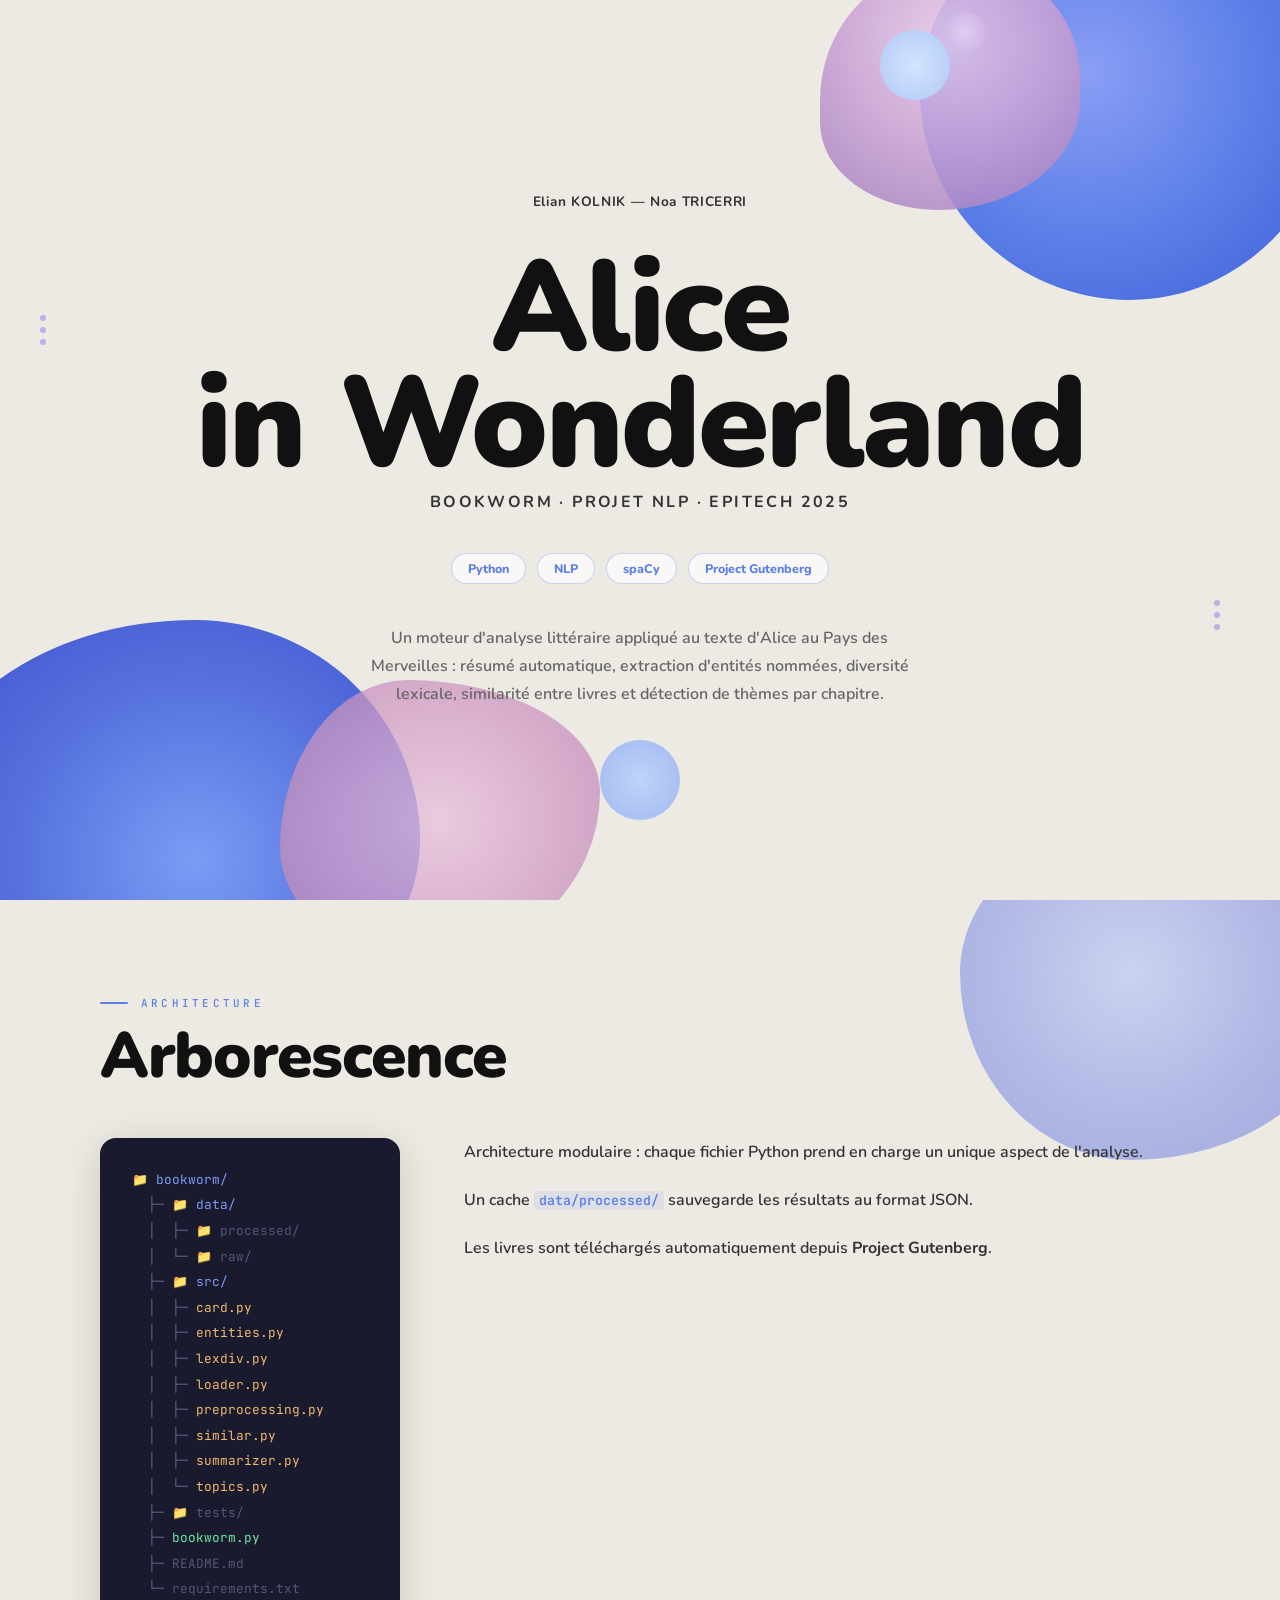
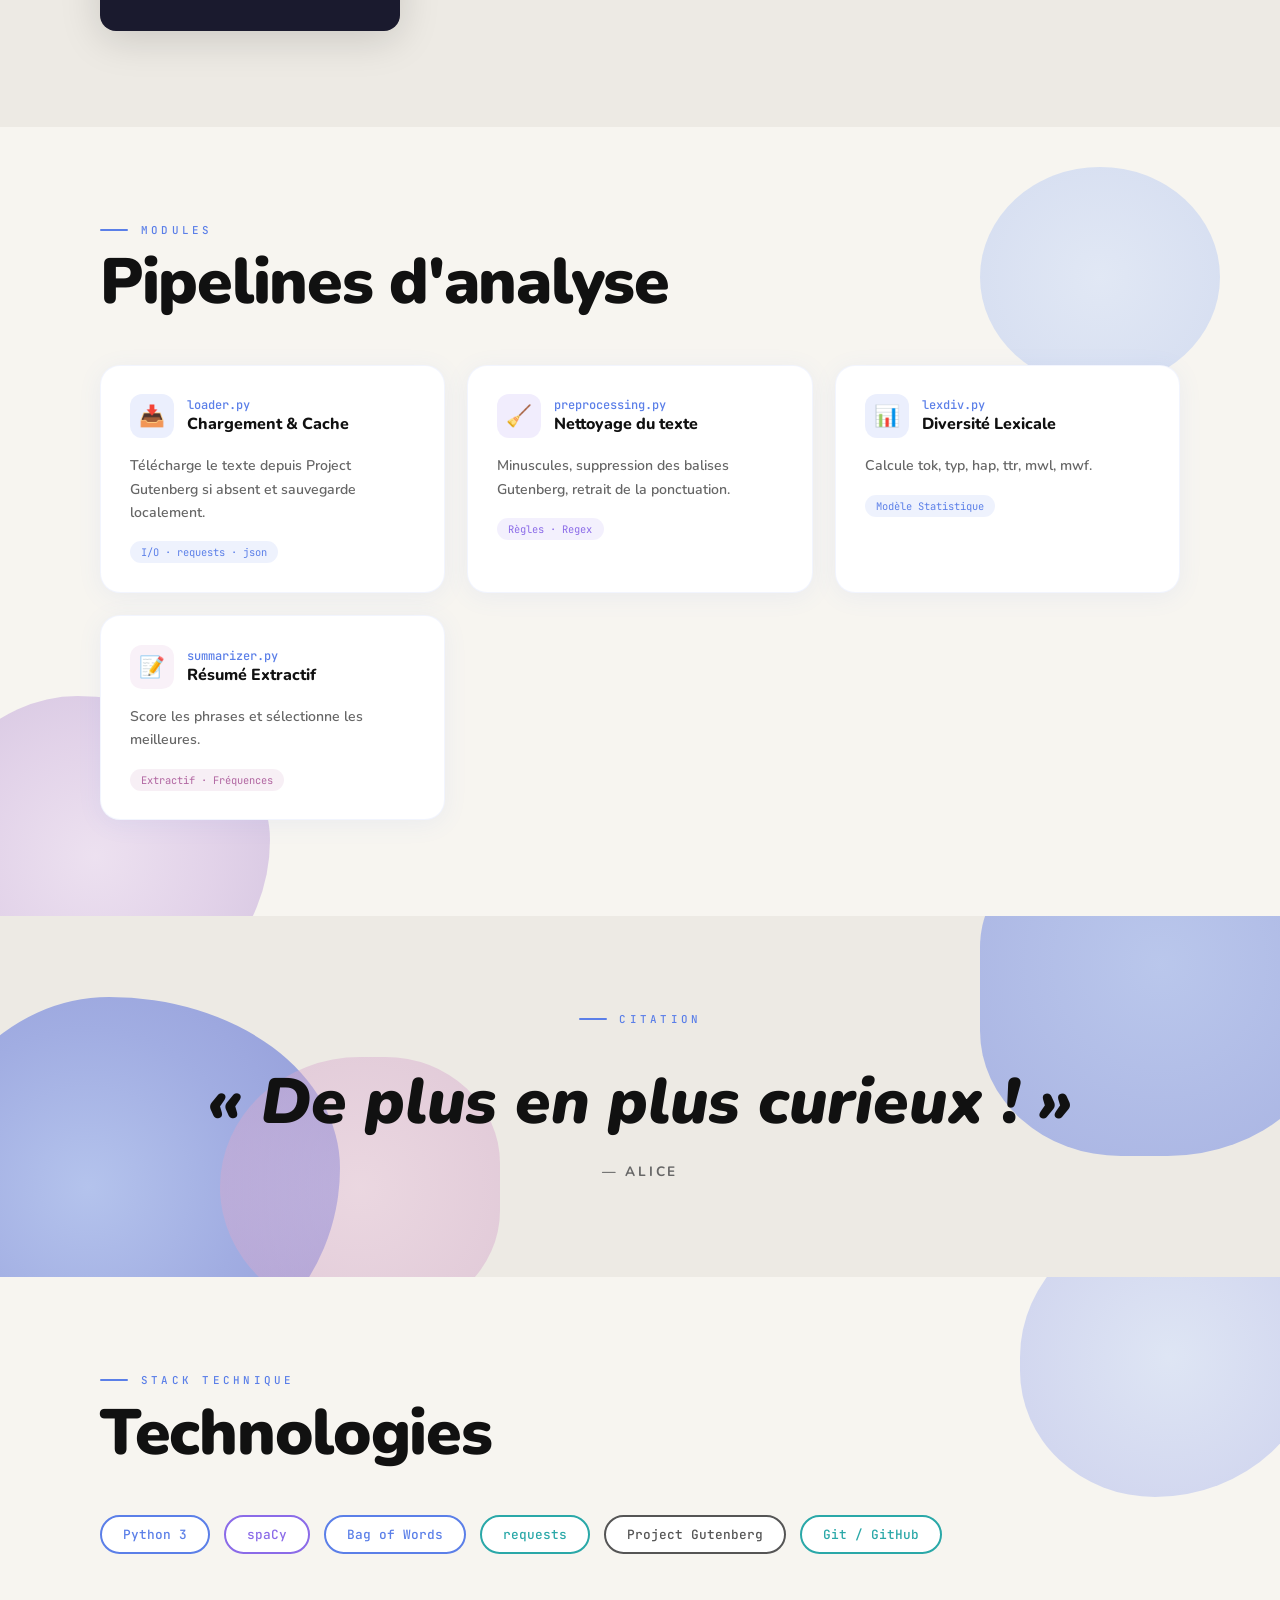
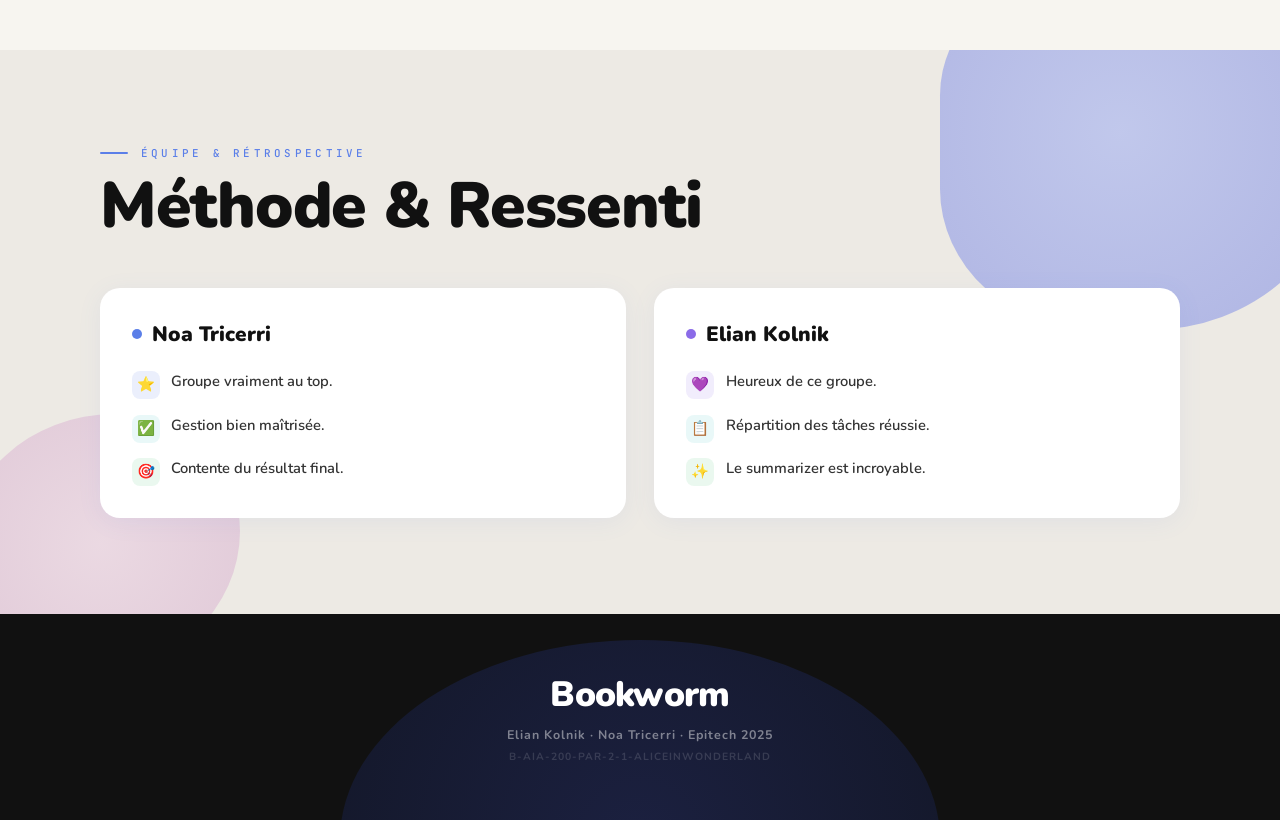
==== portfolio/Alice-Project/alice.html @ ceec297f "feat(ui): redesign entire portfolio UI/UX" ====
<!DOCTYPE html>
<html lang="fr">
<head>
  <meta charset="UTF-8">
  <meta name="viewport" content="width=device-width, initial-scale=1.0">
  <title>Bookworm — Alice in Wonderland</title>

  <link href="https://fonts.googleapis.com/css2?family=Nunito:wght@400;600;700;800;900&family=JetBrains+Mono:wght@400;500&display=swap" rel="stylesheet">
  <link rel="stylesheet" href="alice.css">
</head>

<body>

<section class="hero">
  <div class="blob b1"></div>
  <div class="blob b2"></div>
  <div class="blob b3"></div>
  <div class="blob b4"></div>
  <div class="blob b5"></div>
  <div class="blob b6"></div>
  <div class="blob b7"></div>

  <div class="dots-deco dots-left"><span></span><span></span><span></span></div>
  <div class="dots-deco dots-right"><span></span><span></span><span></span></div>

  <div class="hero-inner">
    <p class="hero-authors">Elian KOLNIK — Noa TRICERRI</p>
    <h1 class="hero-title">Alice<br>in Wonderland</h1>
    <p class="hero-subtitle">Bookworm · Projet NLP · Epitech 2025</p>

    <div class="hero-tags">
      <span class="hero-tag">Python</span>
      <span class="hero-tag">NLP</span>
      <span class="hero-tag">spaCy</span>
      <span class="hero-tag">Project Gutenberg</span>
    </div>

    <p class="hero-desc">
      Un moteur d'analyse littéraire appliqué au texte d'Alice au Pays des Merveilles :
      résumé automatique, extraction d'entités nommées, diversité lexicale, similarité entre livres
      et détection de thèmes par chapitre.
    </p>
  </div>
</section>

<section class="section arbo-section">
  <div class="blob arbo-bg1"></div>

  <div class="section-inner reveal">
    <p class="slide-label">Architecture</p>
    <h2 class="slide-title">Arborescence</h2>

    <div class="arbo-layout">
      <div class="file-tree-card">
        <div><span class="ft-folder">📁 bookworm/</span></div>
        <div class="ft-muted">&nbsp;&nbsp;├─ <span class="ft-folder">📁 data/</span></div>
        <div class="ft-muted">&nbsp;&nbsp;│&nbsp;&nbsp;├─ 📁 processed/</div>
        <div class="ft-muted">&nbsp;&nbsp;│&nbsp;&nbsp;└─ 📁 raw/</div>
        <div class="ft-muted">&nbsp;&nbsp;├─ <span class="ft-folder">📁 src/</span></div>
        <div class="ft-muted">&nbsp;&nbsp;│&nbsp;&nbsp;├─ <span class="ft-file">card.py</span></div>
        <div class="ft-muted">&nbsp;&nbsp;│&nbsp;&nbsp;├─ <span class="ft-file">entities.py</span></div>
        <div class="ft-muted">&nbsp;&nbsp;│&nbsp;&nbsp;├─ <span class="ft-file">lexdiv.py</span></div>
        <div class="ft-muted">&nbsp;&nbsp;│&nbsp;&nbsp;├─ <span class="ft-file">loader.py</span></div>
        <div class="ft-muted">&nbsp;&nbsp;│&nbsp;&nbsp;├─ <span class="ft-file">preprocessing.py</span></div>
        <div class="ft-muted">&nbsp;&nbsp;│&nbsp;&nbsp;├─ <span class="ft-file">similar.py</span></div>
        <div class="ft-muted">&nbsp;&nbsp;│&nbsp;&nbsp;├─ <span class="ft-file">summarizer.py</span></div>
        <div class="ft-muted">&nbsp;&nbsp;│&nbsp;&nbsp;└─ <span class="ft-file">topics.py</span></div>
        <div class="ft-muted">&nbsp;&nbsp;├─ 📁 tests/</div>
        <div class="ft-muted">&nbsp;&nbsp;├─ <span class="ft-green">bookworm.py</span></div>
        <div class="ft-muted">&nbsp;&nbsp;├─ README.md</div>
        <div class="ft-muted">&nbsp;&nbsp;└─ requirements.txt</div>
      </div>

      <div class="arbo-text">
        <p>Architecture modulaire : chaque fichier Python prend en charge un unique aspect de l'analyse.</p>
        <p>Un cache <code>data/processed/</code> sauvegarde les résultats au format JSON.</p>
        <p>Les livres sont téléchargés automatiquement depuis <strong>Project Gutenberg</strong>.</p>
      </div>
    </div>
  </div>
</section>

<section class="section modules-section">
  <div class="blob mod-bg1"></div>
  <div class="blob mod-bg2"></div>

  <div class="section-inner reveal">
    <p class="slide-label">Modules</p>
    <h2 class="slide-title">Pipelines d'analyse</h2>

    <div class="cards-grid">

      <div class="mod-card">
        <div class="mod-card-top">
          <div class="mod-icon ic-blue">📥</div>
          <div>
            <div class="mod-filename">loader.py</div>
            <div class="mod-title">Chargement & Cache</div>
          </div>
        </div>
        <p class="mod-desc">Télécharge le texte depuis Project Gutenberg si absent et sauvegarde localement.</p>
        <span class="mod-badge">I/O · requests · json</span>
      </div>

      <div class="mod-card">
        <div class="mod-card-top">
          <div class="mod-icon ic-violet">🧹</div>
          <div>
            <div class="mod-filename">preprocessing.py</div>
            <div class="mod-title">Nettoyage du texte</div>
          </div>
        </div>
        <p class="mod-desc">Minuscules, suppression des balises Gutenberg, retrait de la ponctuation.</p>
        <span class="mod-badge mb-violet">Règles · Regex</span>
      </div>

      <div class="mod-card">
        <div class="mod-card-top">
          <div class="mod-icon ic-blue">📊</div>
          <div>
            <div class="mod-filename">lexdiv.py</div>
            <div class="mod-title">Diversité Lexicale</div>
          </div>
        </div>
        <p class="mod-desc">Calcule tok, typ, hap, ttr, mwl, mwf.</p>
        <span class="mod-badge">Modèle Statistique</span>
      </div>

      <div class="mod-card">
        <div class="mod-card-top">
          <div class="mod-icon ic-pink">📝</div>
          <div>
            <div class="mod-filename">summarizer.py</div>
            <div class="mod-title">Résumé Extractif</div>
          </div>
        </div>
        <p class="mod-desc">Score les phrases et sélectionne les meilleures.</p>
        <span class="mod-badge mb-pink">Extractif · Fréquences</span>
      </div>

    </div>
  </div>
</section>

<section class="section quote-section">
  <div class="blob quote-bg1"></div>
  <div class="blob quote-bg2"></div>
  <div class="blob quote-bg3"></div>

  <div class="section-inner reveal" style="text-align:center;">
    <p class="slide-label" style="justify-content:center; margin-bottom:2rem;">Citation</p>
    <p class="quote-text">« De plus en plus curieux ! »</p>
    <p class="quote-by">— Alice</p>
  </div>
</section>

<section class="section tech-section">
  <div class="blob tech-bg1"></div>

  <div class="section-inner reveal">
    <p class="slide-label">Stack Technique</p>
    <h2 class="slide-title">Technologies</h2>

    <div class="tech-wrap">
      <span class="tech-chip tc-blue">Python 3</span>
      <span class="tech-chip tc-violet">spaCy</span>
      <span class="tech-chip tc-blue">Bag of Words</span>
      <span class="tech-chip tc-teal">requests</span>
      <span class="tech-chip tc-dark">Project Gutenberg</span>
      <span class="tech-chip tc-teal">Git / GitHub</span>
    </div>
  </div>
</section>

<section class="section team-section">
  <div class="blob team-bg1"></div>
  <div class="blob team-bg2"></div>

  <div class="section-inner reveal">
    <p class="slide-label">Équipe & Rétrospective</p>
    <h2 class="slide-title">Méthode & Ressenti</h2>

    <div class="team-grid">
      <div class="team-card">
        <div class="team-card-name"><div class="name-dot"></div>Noa Tricerri</div>
        <div class="team-items">
          <div class="team-item"><div class="ti blue">⭐</div><span>Groupe vraiment au top.</span></div>
          <div class="team-item"><div class="ti teal">✅</div><span>Gestion bien maîtrisée.</span></div>
          <div class="team-item"><div class="ti green">🎯</div><span>Contente du résultat final.</span></div>
        </div>
      </div>

      <div class="team-card">
        <div class="team-card-name"><div class="name-dot v"></div>Elian Kolnik</div>
        <div class="team-items">
          <div class="team-item"><div class="ti violet">💜</div><span>Heureux de ce groupe.</span></div>
          <div class="team-item"><div class="ti teal">📋</div><span>Répartition des tâches réussie.</span></div>
          <div class="team-item"><div class="ti green">✨</div><span>Le summarizer est incroyable.</span></div>
        </div>
      </div>
    </div>
  </div>
</section>

<footer>
  <div class="blob footer-blob"></div>
  <p class="ft-name">Bookworm</p>
  <p>Elian Kolnik · Noa Tricerri · Epitech 2025</p>
  <p style="margin-top:0.4rem; opacity:0.3; font-size:0.65rem;">
    B-AIA-200-PAR-2-1-ALICEINWONDERLAND
  </p>
</footer>

<script>
  const els = document.querySelectorAll('.reveal');

  const obs = new IntersectionObserver(entries => {
    entries.forEach(e => {
      if (e.isIntersecting) {
        e.target.classList.add('vis');
      }
    });
  }, { threshold: 0.1 });

  els.forEach(el => obs.observe(el));
</script>

</body>
</html>
---- portfolio/Alice-Project/alice.css ----
:root {
  --bg: #edeae4;
  --white: #ffffff;
  --ink: #111111;
  --ink-mid: #333333;
  --ink-light: #666666;
  --blob-blue: #5b7fe8;
  --blob-violet: #8b6be8;
  --blob-pink: #d4a0cc;
  --blob-light: #c8d6f8;
  --accent-teal: #4ac8c8;
  --accent-dot: #7b6fe8;
}

* {
  margin: 0;
  padding: 0;
  box-sizing: border-box;
}

body {
  background: var(--bg);
  color: var(--ink);
  font-family: 'Nunito', sans-serif;
  overflow-x: hidden;
}

.blob {
  position: absolute;
  pointer-events: none;
}

/* HERO */

.hero {
  position: relative;
  min-height: 100vh;
  background: var(--bg);
  display: flex;
  flex-direction: column;
  align-items: center;
  justify-content: center;
  overflow: hidden;
  text-align: center;
  padding: 4rem 2rem;
}

.hero .b1 {
  width: 420px;
  height: 380px;
  background: radial-gradient(circle at 40% 40%, #8b9ef5, #5b7fe8, #3d5bd4);
  top: -80px;
  right: -60px;
  border-radius: 40% 60% 50% 50% / 45% 40% 60% 55%;
}

.hero .b2 {
  width: 260px;
  height: 240px;
  background: radial-gradient(circle at 50% 30%, #e8c8e8, #c8a0d4, #a07abb);
  top: -30px;
  right: 200px;
  border-radius: 50% 40% 60% 50% / 60% 50% 50% 40%;
  opacity: 0.85;
}

.hero .b3 {
  width: 70px;
  height: 70px;
  background: radial-gradient(circle, #d4e4fc, #b0c8f8);
  top: 30px;
  right: 330px;
  border-radius: 50%;
}

.hero .b4 {
  width: 40px;
  height: 40px;
  background: radial-gradient(circle, #e8d4f4, #c8b0e4);
  top: 12px;
  right: 295px;
  border-radius: 50%;
  opacity: 0.7;
}

.hero .b5 {
  width: 500px;
  height: 400px;
  background: radial-gradient(circle at 55% 60%, #7b9cf5, #5570dd, #3a4ecc);
  bottom: -120px;
  left: -80px;
  border-radius: 55% 45% 40% 60% / 50% 55% 45% 50%;
}

.hero .b6 {
  width: 320px;
  height: 280px;
  background: radial-gradient(circle at 50% 50%, #e8c0dc, #d4a0c8, #b880b0);
  bottom: -60px;
  left: 280px;
  border-radius: 40% 60% 55% 45% / 60% 40% 60% 40%;
  opacity: 0.75;
}

.hero .b7 {
  width: 80px;
  height: 80px;
  background: radial-gradient(circle, #c0d4f8, #a0b8f0);
  bottom: 80px;
  left: 600px;
  border-radius: 50%;
}

.dots-deco {
  position: absolute;
  display: flex;
  flex-direction: column;
  gap: 6px;
}

.dots-deco span {
  width: 6px;
  height: 6px;
  border-radius: 50%;
  background: var(--accent-dot);
  opacity: 0.45;
  display: block;
}

.dots-left {
  left: 40px;
  top: 35%;
}

.dots-right {
  right: 60px;
  bottom: 30%;
}

.hero-inner {
  position: relative;
  z-index: 2;
}

.hero-authors {
  font-size: 0.85rem;
  font-weight: 700;
  color: var(--ink-mid);
  letter-spacing: 0.05em;
  margin-bottom: 2.5rem;
  opacity: 0.6;
  animation: fadeUp 0.7s ease both 0.1s;
}

.hero-title {
  font-size: clamp(3.5rem, 10vw, 8rem);
  font-weight: 900;
  line-height: 0.9;
  color: var(--ink);
  letter-spacing: -0.02em;
  margin-bottom: 0.6rem;
  animation: fadeUp 0.7s ease both 0.25s;
}

.hero-subtitle {
  font-size: clamp(0.85rem, 2vw, 1rem);
  font-weight: 700;
  color: var(--ink-mid);
  letter-spacing: 0.15em;
  text-transform: uppercase;
  margin-bottom: 2.5rem;
  animation: fadeUp 0.7s ease both 0.4s;
}

.hero-tags {
  display: flex;
  gap: 0.7rem;
  flex-wrap: wrap;
  justify-content: center;
  margin-bottom: 2.5rem;
  animation: fadeUp 0.7s ease both 0.55s;
}

.hero-tag {
  background: rgba(255, 255, 255, 0.65);
  border: 1.5px solid rgba(91, 127, 232, 0.3);
  border-radius: 2rem;
  padding: 0.35rem 1rem;
  font-size: 0.78rem;
  font-weight: 800;
  color: var(--blob-blue);
  backdrop-filter: blur(4px);
}

.hero-desc {
  max-width: 560px;
  margin: 0 auto;
  font-size: 1rem;
  color: var(--ink-light);
  font-weight: 600;
  line-height: 1.75;
  animation: fadeUp 0.7s ease both 0.7s;
}

/* SECTIONS */

.section {
  position: relative;
  padding: 6rem 2rem;
  overflow: hidden;
}

.section-inner {
  max-width: 1080px;
  margin: 0 auto;
  position: relative;
  z-index: 2;
}

.slide-label {
  font-family: 'JetBrains Mono', monospace;
  font-size: 0.68rem;
  font-weight: 500;
  letter-spacing: 0.3em;
  text-transform: uppercase;
  color: var(--blob-blue);
  margin-bottom: 0.8rem;
  display: flex;
  align-items: center;
  gap: 0.8rem;
}

.slide-label::before {
  content: '';
  width: 28px;
  height: 2px;
  background: var(--blob-blue);
  border-radius: 2px;
}

.slide-title {
  font-size: clamp(2rem, 5vw, 4rem);
  font-weight: 900;
  color: var(--ink);
  line-height: 1.05;
  margin-bottom: 3rem;
  letter-spacing: -0.02em;
}

/* ARBORESCENCE */

.arbo-section {
  background: var(--bg);
}

.arbo-bg1 {
  width: 380px;
  height: 340px;
  background: radial-gradient(circle at 45% 45%, #b0c0f8, #8090e8, #6070d0);
  top: -80px;
  right: -60px;
  border-radius: 50% 40% 55% 45% / 45% 55% 45% 55%;
  opacity: 0.55;
}

.arbo-layout {
  display: flex;
  gap: 4rem;
  align-items: flex-start;
  flex-wrap: wrap;
}

.file-tree-card {
  background: #1a1a2e;
  border-radius: 16px;
  padding: 1.8rem 2rem;
  font-family: 'JetBrains Mono', monospace;
  font-size: 0.8rem;
  line-height: 2;
  min-width: 300px;
  flex-shrink: 0;
  box-shadow: 0 8px 40px rgba(0, 0, 0, 0.15);
}

.ft-folder {
  color: #7b9cf5;
}

.ft-file {
  color: #f0b86e;
}

.ft-muted {
  color: #555577;
}

.ft-green {
  color: #6be8a0;
}

.arbo-text {
  flex: 1;
  min-width: 260px;
}

.arbo-text p {
  font-size: 1rem;
  font-weight: 600;
  color: var(--ink-mid);
  line-height: 1.8;
  margin-bottom: 1.2rem;
}

.arbo-text code {
  font-family: 'JetBrains Mono', monospace;
  font-size: 0.82em;
  background: rgba(91, 127, 232, 0.1);
  color: var(--blob-blue);
  padding: 0.1em 0.4em;
  border-radius: 4px;
}

/* MODULES */

.modules-section {
  background: #f7f5f0;
}

.mod-bg1 {
  width: 350px;
  height: 320px;
  background: radial-gradient(circle at 50% 50%, #e0c8f0, #c8a8e0, #a888cc);
  bottom: -100px;
  left: -80px;
  border-radius: 45% 55% 50% 50% / 55% 45% 55% 45%;
  opacity: 0.45;
}

.mod-bg2 {
  width: 240px;
  height: 220px;
  background: radial-gradient(circle, #c0d4fc, #a0b8f0);
  top: 40px;
  right: 60px;
  border-radius: 50%;
  opacity: 0.4;
}

.cards-grid {
  display: grid;
  grid-template-columns: repeat(auto-fill, minmax(290px, 1fr));
  gap: 1.4rem;
}

.mod-card {
  background: white;
  border-radius: 20px;
  padding: 1.8rem;
  box-shadow: 0 4px 24px rgba(91, 127, 232, 0.08);
  border: 1.5px solid rgba(91, 127, 232, 0.08);
  transition: transform 0.25s ease, box-shadow 0.25s ease;
}

.mod-card:hover {
  transform: translateY(-5px);
  box-shadow: 0 12px 40px rgba(91, 127, 232, 0.16);
}

.mod-card-top {
  display: flex;
  align-items: center;
  gap: 0.8rem;
  margin-bottom: 1rem;
}

.mod-icon {
  width: 44px;
  height: 44px;
  border-radius: 12px;
  display: flex;
  align-items: center;
  justify-content: center;
  font-size: 1.3rem;
  flex-shrink: 0;
}

.ic-blue {
  background: rgba(91, 127, 232, 0.12);
}

.ic-violet {
  background: rgba(139, 107, 232, 0.12);
}

.ic-pink {
  background: rgba(212, 160, 204, 0.15);
}

.ic-teal {
  background: rgba(74, 200, 200, 0.12);
}

.ic-orange {
  background: rgba(240, 160, 80, 0.12);
}

.mod-filename {
  font-family: 'JetBrains Mono', monospace;
  font-size: 0.75rem;
  font-weight: 500;
  color: var(--blob-blue);
}

.mod-title {
  font-size: 1rem;
  font-weight: 800;
  color: var(--ink);
}

.mod-desc {
  font-size: 0.88rem;
  font-weight: 600;
  color: var(--ink-light);
  line-height: 1.65;
  margin-bottom: 1rem;
}

.mod-badge {
  display: inline-block;
  font-family: 'JetBrains Mono', monospace;
  font-size: 0.65rem;
  padding: 0.25rem 0.7rem;
  border-radius: 2rem;
  background: rgba(91, 127, 232, 0.1);
  color: var(--blob-blue);
}

.mb-violet {
  background: rgba(139, 107, 232, 0.1);
  color: var(--blob-violet);
}

.mb-pink {
  background: rgba(180, 100, 160, 0.1);
  color: #b064a0;
}

.mb-teal {
  background: rgba(74, 200, 200, 0.1);
  color: #2aa8a8;
}

/* CITATION */

.quote-section {
  background: var(--bg);
  text-align: center;
}

.quote-bg1 {
  width: 420px;
  height: 380px;
  background: radial-gradient(circle at 40% 50%, #7b9cf5, #5570e0, #3a4ecc);
  bottom: -100px;
  left: -80px;
  border-radius: 45% 55% 50% 50% / 55% 45%;
  opacity: 0.5;
}

.quote-bg2 {
  width: 280px;
  height: 260px;
  background: radial-gradient(circle, #e8c0dc, #d0a0c8);
  bottom: -40px;
  left: 220px;
  border-radius: 55% 45% 45% 55%;
  opacity: 0.45;
}

.quote-bg3 {
  width: 360px;
  height: 320px;
  background: radial-gradient(circle at 50% 40%, #7b9cf5, #5570e0);
  top: -80px;
  right: -60px;
  border-radius: 40% 60% 55% 45%;
  opacity: 0.45;
}

.quote-text {
  font-size: clamp(2rem, 5vw, 4rem);
  font-weight: 900;
  color: var(--ink);
  font-style: italic;
  margin-bottom: 1rem;
}

.quote-by {
  font-size: 0.85rem;
  font-weight: 700;
  color: var(--ink-light);
  letter-spacing: 0.2em;
  text-transform: uppercase;
}

/* TECH */

.tech-section {
  background: #f7f5f0;
}

.tech-bg1 {
  width: 300px;
  height: 280px;
  background: radial-gradient(circle, #b0c8fc, #8090e8);
  top: -60px;
  right: -40px;
  border-radius: 50% 40% 55% 45%;
  opacity: 0.35;
}

.tech-wrap {
  display: flex;
  flex-wrap: wrap;
  gap: 0.9rem;
}

.tech-chip {
  font-family: 'JetBrains Mono', monospace;
  font-size: 0.8rem;
  font-weight: 500;
  padding: 0.55rem 1.3rem;
  border-radius: 2rem;
  border: 2px solid;
  background: white;
  transition: transform 0.2s, box-shadow 0.2s;
}

.tech-chip:hover {
  transform: translateY(-3px);
  box-shadow: 0 6px 20px rgba(0, 0, 0, 0.08);
}

.tc-blue {
  border-color: #5b7fe8;
  color: #5b7fe8;
}

.tc-violet {
  border-color: #8b6be8;
  color: #8b6be8;
}

.tc-pink {
  border-color: #b864a0;
  color: #b864a0;
}

.tc-teal {
  border-color: #2aa8a8;
  color: #2aa8a8;
}

.tc-dark {
  border-color: #555;
  color: #555;
}

/* TEAM */

.team-section {
  background: var(--bg);
}

.team-bg1 {
  width: 400px;
  height: 360px;
  background: radial-gradient(circle at 45% 45%, #8b9ef5, #6070e0);
  top: -80px;
  right: -60px;
  border-radius: 40% 60% 55% 45%;
  opacity: 0.45;
}

.team-bg2 {
  width: 280px;
  height: 260px;
  background: radial-gradient(circle, #e8c4e0, #d0a0c8);
  bottom: -60px;
  left: -40px;
  border-radius: 55% 45%;
  opacity: 0.45;
}

.team-grid {
  display: grid;
  grid-template-columns: 1fr 1fr;
  gap: 1.8rem;
}

.team-card {
  background: white;
  border-radius: 20px;
  padding: 2rem;
  box-shadow: 0 4px 24px rgba(91, 127, 232, 0.08);
}

.team-card-name {
  font-size: 1.3rem;
  font-weight: 900;
  color: var(--ink);
  margin-bottom: 1.4rem;
  display: flex;
  align-items: center;
  gap: 0.6rem;
}

.name-dot {
  width: 10px;
  height: 10px;
  border-radius: 50%;
  background: var(--blob-blue);
  flex-shrink: 0;
}

.name-dot.v {
  background: var(--blob-violet);
}

.team-items {
  display: flex;
  flex-direction: column;
  gap: 0.9rem;
}

.team-item {
  display: flex;
  align-items: flex-start;
  gap: 0.7rem;
  font-size: 0.92rem;
  font-weight: 600;
  color: var(--ink-mid);
  line-height: 1.5;
}

.ti {
  width: 28px;
  height: 28px;
  border-radius: 8px;
  display: flex;
  align-items: center;
  justify-content: center;
  font-size: 0.9rem;
  flex-shrink: 0;
  margin-top: 1px;
}

.ti.blue {
  background: rgba(91, 127, 232, 0.12);
}

.ti.violet {
  background: rgba(139, 107, 232, 0.12);
}

.ti.pink {
  background: rgba(212, 160, 204, 0.15);
}

.ti.teal {
  background: rgba(74, 200, 200, 0.12);
}

.ti.red {
  background: rgba(232, 100, 100, 0.1);
}

.ti.green {
  background: rgba(80, 200, 120, 0.12);
}

/* FOOTER */

footer {
  background: var(--ink);
  color: rgba(255, 255, 255, 0.45);
  text-align: center;
  padding: 3.5rem 2rem;
  font-size: 0.78rem;
  font-weight: 700;
  letter-spacing: 0.08em;
  position: relative;
  overflow: hidden;
}

.footer-blob {
  width: 600px;
  height: 400px;
  background: radial-gradient(circle, #3a4ecc, #1a2a70);
  bottom: -220px;
  left: 50%;
  transform: translateX(-50%);
  border-radius: 50%;
  opacity: 0.25;
  pointer-events: none;
}

footer > * {
  position: relative;
  z-index: 1;
}

.ft-name {
  font-size: 2.2rem;
  font-weight: 900;
  color: white;
  letter-spacing: -0.02em;
  margin-bottom: 0.5rem;
}

/* ANIMATIONS */

@keyframes fadeUp {
  from {
    opacity: 0;
    transform: translateY(20px);
  }

  to {
    opacity: 1;
    transform: none;
  }
}

.reveal {
  opacity: 0;
  transform: translateY(24px);
  transition: opacity 0.65s ease, transform 0.65s ease;
}

.reveal.vis {
  opacity: 1;
  transform: none;
}

/* RESPONSIVE */

@media (max-width: 640px) {
  .team-grid {
    grid-template-columns: 1fr;
  }

  .hero .b1,
  .hero .b5 {
    opacity: 0.45;
  }

  .arbo-layout {
    gap: 2rem;
  }

  .file-tree-card {
    width: 100%;
    overflow-x: auto;
  }
}
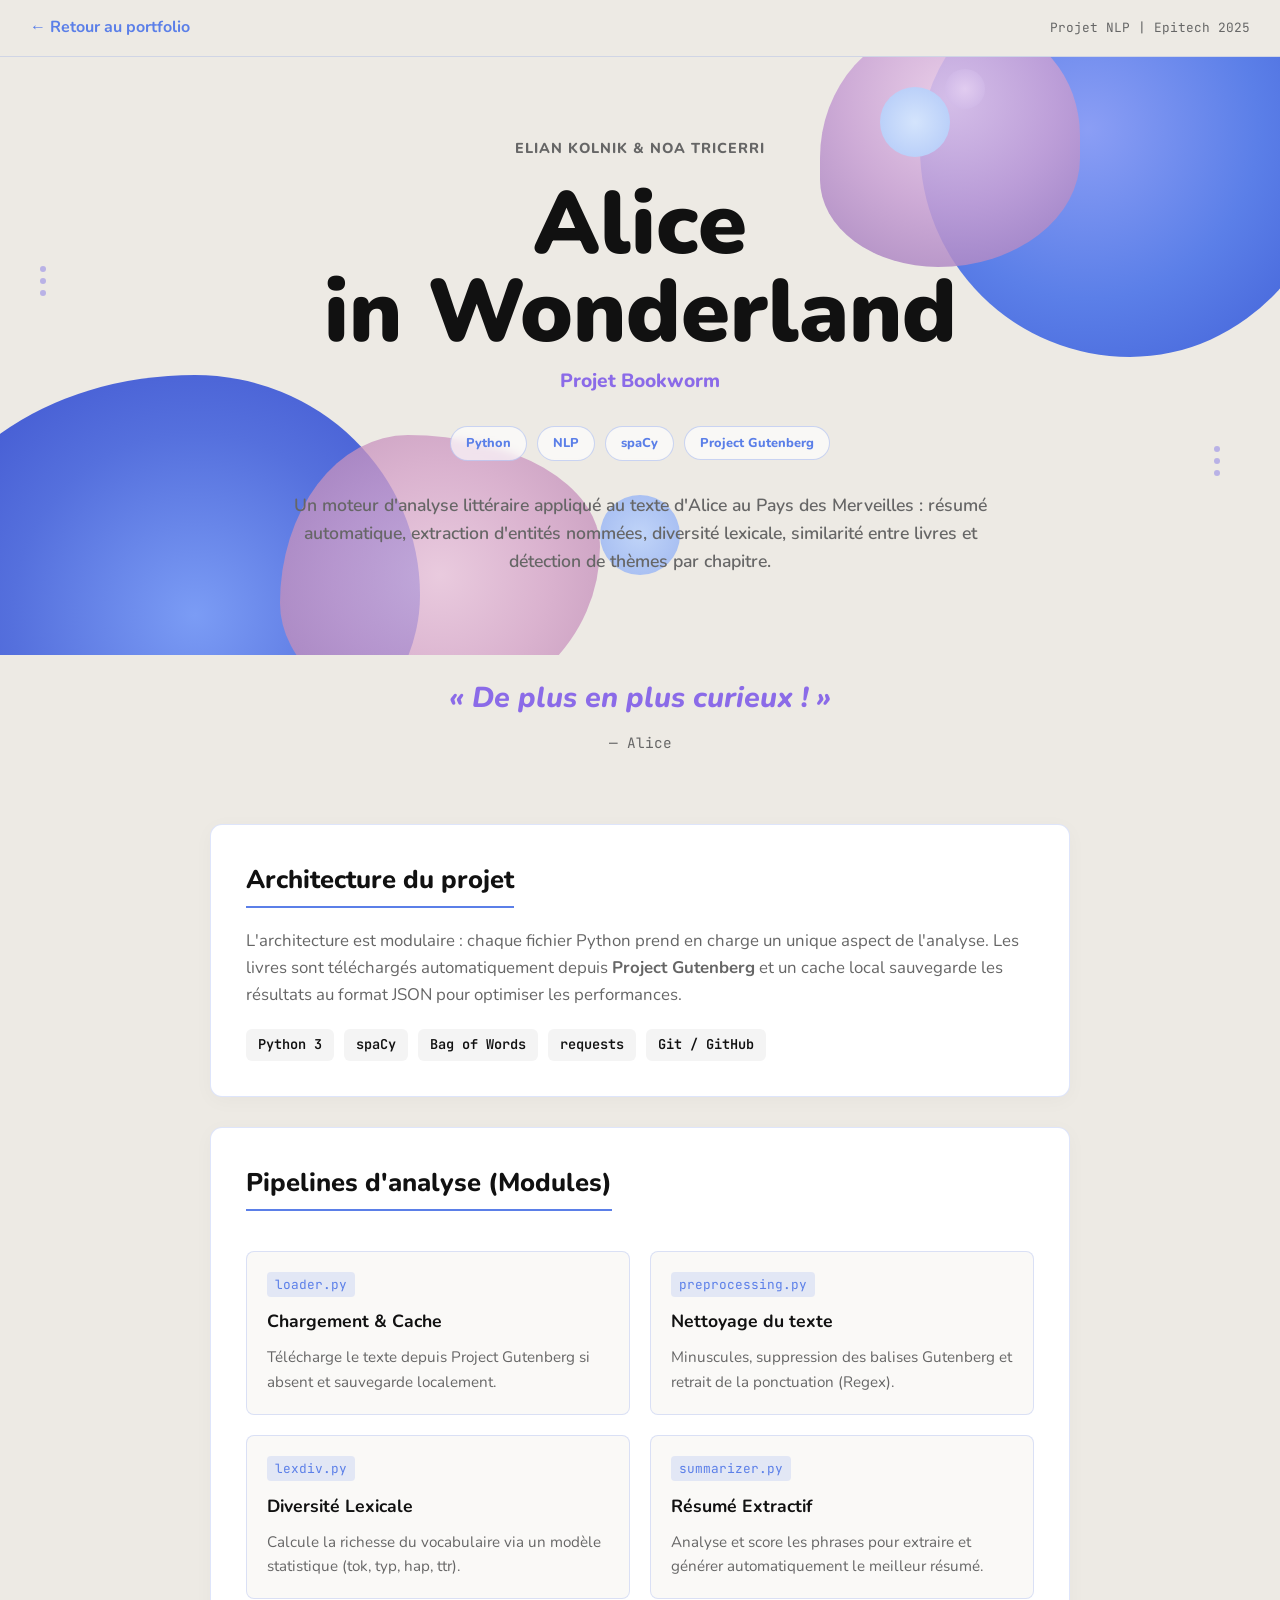
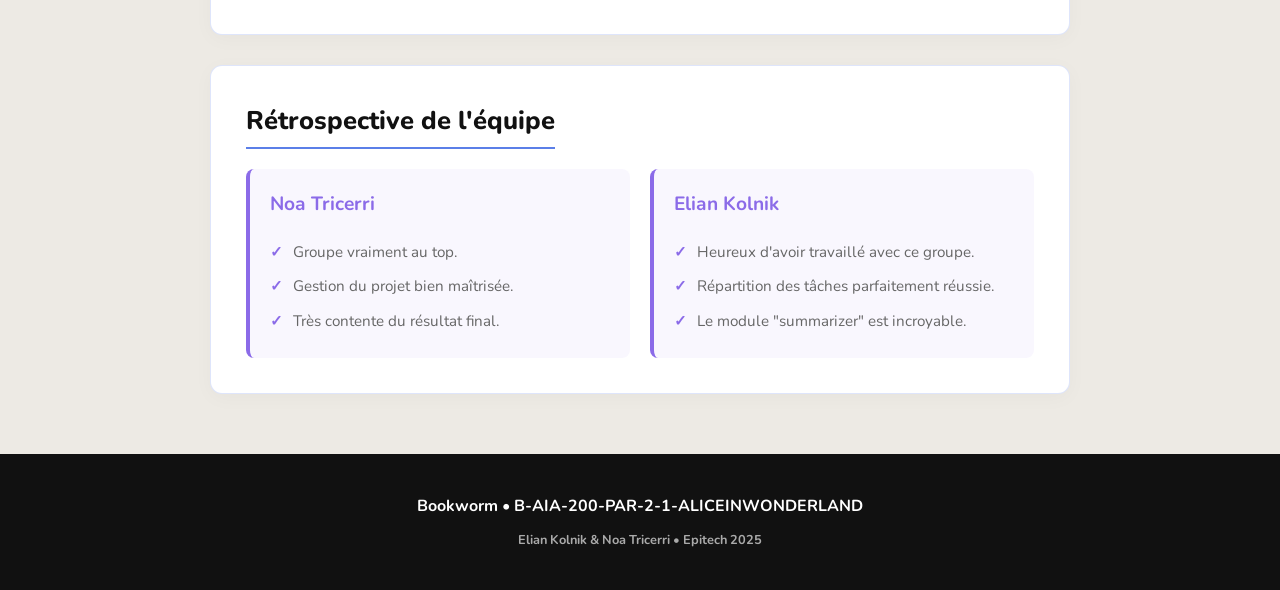
==== commit 142e312d: "fix: redesign alot and alice project" ====
--- a/portfolio/Alice-Project/alice.html
+++ b/portfolio/Alice-Project/alice.html
@@ -3,227 +3,139 @@
 <head>
   <meta charset="UTF-8">
   <meta name="viewport" content="width=device-width, initial-scale=1.0">
-  <title>Bookworm — Alice in Wonderland</title>
-
+  <title>Bookworm - Alice in Wonderland</title>
+  <meta name="description" content="Bookworm : un moteur d'analyse littéraire NLP (Natural Language Processing) appliqué à Alice au Pays des Merveilles. Projet Python à Epitech.">
   <link href="https://fonts.googleapis.com/css2?family=Nunito:wght@400;600;700;800;900&family=JetBrains+Mono:wght@400;500&display=swap" rel="stylesheet">
   <link rel="stylesheet" href="alice.css">
 </head>
-
 <body>
 
-<section class="hero">
-  <div class="blob b1"></div>
-  <div class="blob b2"></div>
-  <div class="blob b3"></div>
-  <div class="blob b4"></div>
-  <div class="blob b5"></div>
-  <div class="blob b6"></div>
-  <div class="blob b7"></div>
+  <!-- Barre de navigation -->
+  <nav class="navbar">
+    <a href="../index.html" class="back-link">← Retour au portfolio</a>
+    <span class="project-info">Projet NLP | Epitech 2025</span>
+  </nav>
 
-  <div class="dots-deco dots-left"><span></span><span></span><span></span></div>
-  <div class="dots-deco dots-right"><span></span><span></span><span></span></div>
+  <!-- En-tête (Hero) AVEC LES BULLES -->
+  <header class="hero">
+    <!-- Début des bulles (blobs) -->
+    <div class="blob b1"></div>
+    <div class="blob b2"></div>
+    <div class="blob b3"></div>
+    <div class="blob b4"></div>
+    <div class="blob b5"></div>
+    <div class="blob b6"></div>
+    <div class="blob b7"></div>
+    <div class="dots-deco dots-left"><span></span><span></span><span></span></div>
+    <div class="dots-deco dots-right"><span></span><span></span><span></span></div>
+    <!-- Fin des bulles -->
 
-  <div class="hero-inner">
-    <p class="hero-authors">Elian KOLNIK — Noa TRICERRI</p>
-    <h1 class="hero-title">Alice<br>in Wonderland</h1>
-    <p class="hero-subtitle">Bookworm · Projet NLP · Epitech 2025</p>
+    <div class="hero-inner">
+      <p class="authors">Elian KOLNIK & Noa TRICERRI</p>
+      <h1 class="hero-title">Alice <br> in Wonderland</h1>
+      <h2 class="hero-subtitle">Projet Bookworm</h2>
+      
+      <div class="tags">
+        <span>Python</span>
+        <span>NLP</span>
+        <span>spaCy</span>
+        <span>Project Gutenberg</span>
+      </div>
+      
+      <p class="hero-desc">
+        Un moteur d'analyse littéraire appliqué au texte d'Alice au Pays des Merveilles : résumé automatique, extraction d'entités nommées, diversité lexicale, similarité entre livres et détection de thèmes par chapitre.
+      </p>
+    </div>
+  </header>
 
-    <div class="hero-tags">
-      <span class="hero-tag">Python</span>
-      <span class="hero-tag">NLP</span>
-      <span class="hero-tag">spaCy</span>
-      <span class="hero-tag">Project Gutenberg</span>
+  <!-- Contenu Principal -->
+  <main class="content">
+
+    <!-- Citation -->
+    <div class="quote-box">
+      <p class="quote-text">« De plus en plus curieux ! »</p>
+      <p class="quote-author">— Alice</p>
     </div>
 
-    <p class="hero-desc">
-      Un moteur d'analyse littéraire appliqué au texte d'Alice au Pays des Merveilles :
-      résumé automatique, extraction d'entités nommées, diversité lexicale, similarité entre livres
-      et détection de thèmes par chapitre.
-    </p>
-  </div>
-</section>
+    <!-- Architecture & Outils -->
+    <section class="card">
+      <h2 class="section-title">Architecture du projet</h2>
+      <p>L'architecture est modulaire : chaque fichier Python prend en charge un unique aspect de l'analyse. Les livres sont téléchargés automatiquement depuis <strong>Project Gutenberg</strong> et un cache local sauvegarde les résultats au format JSON pour optimiser les performances.</p>
+      
+      <div class="tech-stack">
+        <span class="tech">Python 3</span>
+        <span class="tech">spaCy</span>
+        <span class="tech">Bag of Words</span>
+        <span class="tech">requests</span>
+        <span class="tech">Git / GitHub</span>
+      </div>
+    </section>
 
-<section class="section arbo-section">
-  <div class="blob arbo-bg1"></div>
-
-  <div class="section-inner reveal">
-    <p class="slide-label">Architecture</p>
-    <h2 class="slide-title">Arborescence</h2>
-
-    <div class="arbo-layout">
-      <div class="file-tree-card">
-        <div><span class="ft-folder">📁 bookworm/</span></div>
-        <div class="ft-muted">&nbsp;&nbsp;├─ <span class="ft-folder">📁 data/</span></div>
-        <div class="ft-muted">&nbsp;&nbsp;│&nbsp;&nbsp;├─ 📁 processed/</div>
-        <div class="ft-muted">&nbsp;&nbsp;│&nbsp;&nbsp;└─ 📁 raw/</div>
-        <div class="ft-muted">&nbsp;&nbsp;├─ <span class="ft-folder">📁 src/</span></div>
-        <div class="ft-muted">&nbsp;&nbsp;│&nbsp;&nbsp;├─ <span class="ft-file">card.py</span></div>
-        <div class="ft-muted">&nbsp;&nbsp;│&nbsp;&nbsp;├─ <span class="ft-file">entities.py</span></div>
-        <div class="ft-muted">&nbsp;&nbsp;│&nbsp;&nbsp;├─ <span class="ft-file">lexdiv.py</span></div>
-        <div class="ft-muted">&nbsp;&nbsp;│&nbsp;&nbsp;├─ <span class="ft-file">loader.py</span></div>
-        <div class="ft-muted">&nbsp;&nbsp;│&nbsp;&nbsp;├─ <span class="ft-file">preprocessing.py</span></div>
-        <div class="ft-muted">&nbsp;&nbsp;│&nbsp;&nbsp;├─ <span class="ft-file">similar.py</span></div>
-        <div class="ft-muted">&nbsp;&nbsp;│&nbsp;&nbsp;├─ <span class="ft-file">summarizer.py</span></div>
-        <div class="ft-muted">&nbsp;&nbsp;│&nbsp;&nbsp;└─ <span class="ft-file">topics.py</span></div>
-        <div class="ft-muted">&nbsp;&nbsp;├─ 📁 tests/</div>
-        <div class="ft-muted">&nbsp;&nbsp;├─ <span class="ft-green">bookworm.py</span></div>
-        <div class="ft-muted">&nbsp;&nbsp;├─ README.md</div>
-        <div class="ft-muted">&nbsp;&nbsp;└─ requirements.txt</div>
-      </div>
-
-      <div class="arbo-text">
-        <p>Architecture modulaire : chaque fichier Python prend en charge un unique aspect de l'analyse.</p>
-        <p>Un cache <code>data/processed/</code> sauvegarde les résultats au format JSON.</p>
-        <p>Les livres sont téléchargés automatiquement depuis <strong>Project Gutenberg</strong>.</p>
-      </div>
-    </div>
-  </div>
-</section>
-
-<section class="section modules-section">
-  <div class="blob mod-bg1"></div>
-  <div class="blob mod-bg2"></div>
-
-  <div class="section-inner reveal">
-    <p class="slide-label">Modules</p>
-    <h2 class="slide-title">Pipelines d'analyse</h2>
-
-    <div class="cards-grid">
-
-      <div class="mod-card">
-        <div class="mod-card-top">
-          <div class="mod-icon ic-blue">📥</div>
-          <div>
-            <div class="mod-filename">loader.py</div>
-            <div class="mod-title">Chargement & Cache</div>
+    <!-- Modules / Pipeline -->
+    <section class="card">
+      <h2 class="section-title">Pipelines d'analyse (Modules)</h2>
+      <div class="modules-grid">
+        <div class="module-item">
+          <div class="mod-header">
+            <span class="mod-file">loader.py</span>
           </div>
+          <h3>Chargement & Cache</h3>
+          <p>Télécharge le texte depuis Project Gutenberg si absent et sauvegarde localement.</p>
         </div>
-        <p class="mod-desc">Télécharge le texte depuis Project Gutenberg si absent et sauvegarde localement.</p>
-        <span class="mod-badge">I/O · requests · json</span>
-      </div>
-
-      <div class="mod-card">
-        <div class="mod-card-top">
-          <div class="mod-icon ic-violet">🧹</div>
-          <div>
-            <div class="mod-filename">preprocessing.py</div>
-            <div class="mod-title">Nettoyage du texte</div>
+        <div class="module-item">
+          <div class="mod-header">
+            <span class="mod-file">preprocessing.py</span>
           </div>
+          <h3>Nettoyage du texte</h3>
+          <p>Minuscules, suppression des balises Gutenberg et retrait de la ponctuation (Regex).</p>
         </div>
-        <p class="mod-desc">Minuscules, suppression des balises Gutenberg, retrait de la ponctuation.</p>
-        <span class="mod-badge mb-violet">Règles · Regex</span>
-      </div>
-
-      <div class="mod-card">
-        <div class="mod-card-top">
-          <div class="mod-icon ic-blue">📊</div>
-          <div>
-            <div class="mod-filename">lexdiv.py</div>
-            <div class="mod-title">Diversité Lexicale</div>
+        <div class="module-item">
+          <div class="mod-header">
+            <span class="mod-file">lexdiv.py</span>
           </div>
+          <h3>Diversité Lexicale</h3>
+          <p>Calcule la richesse du vocabulaire via un modèle statistique (tok, typ, hap, ttr).</p>
         </div>
-        <p class="mod-desc">Calcule tok, typ, hap, ttr, mwl, mwf.</p>
-        <span class="mod-badge">Modèle Statistique</span>
-      </div>
-
-      <div class="mod-card">
-        <div class="mod-card-top">
-          <div class="mod-icon ic-pink">📝</div>
-          <div>
-            <div class="mod-filename">summarizer.py</div>
-            <div class="mod-title">Résumé Extractif</div>
+        <div class="module-item">
+          <div class="mod-header">
+            <span class="mod-file">summarizer.py</span>
           </div>
-        </div>
-        <p class="mod-desc">Score les phrases et sélectionne les meilleures.</p>
-        <span class="mod-badge mb-pink">Extractif · Fréquences</span>
-      </div>
-
-    </div>
-  </div>
-</section>
-
-<section class="section quote-section">
-  <div class="blob quote-bg1"></div>
-  <div class="blob quote-bg2"></div>
-  <div class="blob quote-bg3"></div>
-
-  <div class="section-inner reveal" style="text-align:center;">
-    <p class="slide-label" style="justify-content:center; margin-bottom:2rem;">Citation</p>
-    <p class="quote-text">« De plus en plus curieux ! »</p>
-    <p class="quote-by">— Alice</p>
-  </div>
-</section>
-
-<section class="section tech-section">
-  <div class="blob tech-bg1"></div>
-
-  <div class="section-inner reveal">
-    <p class="slide-label">Stack Technique</p>
-    <h2 class="slide-title">Technologies</h2>
-
-    <div class="tech-wrap">
-      <span class="tech-chip tc-blue">Python 3</span>
-      <span class="tech-chip tc-violet">spaCy</span>
-      <span class="tech-chip tc-blue">Bag of Words</span>
-      <span class="tech-chip tc-teal">requests</span>
-      <span class="tech-chip tc-dark">Project Gutenberg</span>
-      <span class="tech-chip tc-teal">Git / GitHub</span>
-    </div>
-  </div>
-</section>
-
-<section class="section team-section">
-  <div class="blob team-bg1"></div>
-  <div class="blob team-bg2"></div>
-
-  <div class="section-inner reveal">
-    <p class="slide-label">Équipe & Rétrospective</p>
-    <h2 class="slide-title">Méthode & Ressenti</h2>
-
-    <div class="team-grid">
-      <div class="team-card">
-        <div class="team-card-name"><div class="name-dot"></div>Noa Tricerri</div>
-        <div class="team-items">
-          <div class="team-item"><div class="ti blue">⭐</div><span>Groupe vraiment au top.</span></div>
-          <div class="team-item"><div class="ti teal">✅</div><span>Gestion bien maîtrisée.</span></div>
-          <div class="team-item"><div class="ti green">🎯</div><span>Contente du résultat final.</span></div>
+          <h3>Résumé Extractif</h3>
+          <p>Analyse et score les phrases pour extraire et générer automatiquement le meilleur résumé.</p>
         </div>
       </div>
+    </section>
 
-      <div class="team-card">
-        <div class="team-card-name"><div class="name-dot v"></div>Elian Kolnik</div>
-        <div class="team-items">
-          <div class="team-item"><div class="ti violet">💜</div><span>Heureux de ce groupe.</span></div>
-          <div class="team-item"><div class="ti teal">📋</div><span>Répartition des tâches réussie.</span></div>
-          <div class="team-item"><div class="ti green">✨</div><span>Le summarizer est incroyable.</span></div>
+    <!-- Rétrospective de l'équipe -->
+    <section class="card">
+      <h2 class="section-title">Rétrospective de l'équipe</h2>
+      <div class="team-grid">
+        <div class="team-member">
+          <h3>Noa Tricerri</h3>
+          <ul>
+            <li>Groupe vraiment au top.</li>
+            <li>Gestion du projet bien maîtrisée.</li>
+            <li>Très contente du résultat final.</li>
+          </ul>
+        </div>
+        <div class="team-member">
+          <h3>Elian Kolnik</h3>
+          <ul>
+            <li>Heureux d'avoir travaillé avec ce groupe.</li>
+            <li>Répartition des tâches parfaitement réussie.</li>
+            <li>Le module "summarizer" est incroyable.</li>
+          </ul>
         </div>
       </div>
-    </div>
-  </div>
-</section>
+    </section>
 
-<footer>
-  <div class="blob footer-blob"></div>
-  <p class="ft-name">Bookworm</p>
-  <p>Elian Kolnik · Noa Tricerri · Epitech 2025</p>
-  <p style="margin-top:0.4rem; opacity:0.3; font-size:0.65rem;">
-    B-AIA-200-PAR-2-1-ALICEINWONDERLAND
-  </p>
-</footer>
+  </main>
 
-<script>
-  const els = document.querySelectorAll('.reveal');
-
-  const obs = new IntersectionObserver(entries => {
-    entries.forEach(e => {
-      if (e.isIntersecting) {
-        e.target.classList.add('vis');
-      }
-    });
-  }, { threshold: 0.1 });
-
-  els.forEach(el => obs.observe(el));
-</script>
+  <!-- Pied de page -->
+  <footer>
+    <p>Bookworm • B-AIA-200-PAR-2-1-ALICEINWONDERLAND</p>
+    <p class="footer-sub">Elian Kolnik & Noa Tricerri • Epitech 2025</p>
+  </footer>
 
 </body>
 </html>
--- a/portfolio/Alice-Project/alice.css
+++ b/portfolio/Alice-Project/alice.css
@@ -1,114 +1,64 @@
 :root {
-  --bg: #edeae4;
-  --white: #ffffff;
-  --ink: #111111;
-  --ink-mid: #333333;
-  --ink-light: #666666;
-  --blob-blue: #5b7fe8;
-  --blob-violet: #8b6be8;
-  --blob-pink: #d4a0cc;
-  --blob-light: #c8d6f8;
-  --accent-teal: #4ac8c8;
+  --bg-color: #edeae4;
+  --card-bg: #ffffff;
+  --text-main: #111111;
+  --text-muted: #666666;
+  --primary-blue: #5b7fe8;
+  --primary-violet: #8b6be8;
+  --border-color: rgba(91, 127, 232, 0.2);
   --accent-dot: #7b6fe8;
-}
-
+  --font-main: 'Nunito', sans-serif;
+  --font-code: 'JetBrains Mono', monospace;
+}
+
+/* Reset de base */
 * {
+  box-sizing: border-box;
   margin: 0;
   padding: 0;
-  box-sizing: border-box;
 }
 
 body {
-  background: var(--bg);
-  color: var(--ink);
-  font-family: 'Nunito', sans-serif;
+  background-color: var(--bg-color);
+  color: var(--text-main);
+  font-family: var(--font-main);
+  line-height: 1.6;
   overflow-x: hidden;
 }
 
+/* Navbar */
+.navbar {
+  display: flex;
+  justify-content: space-between;
+  align-items: center;
+  padding: 15px 30px;
+  background-color: rgba(237, 234, 228, 0.9);
+  border-bottom: 1px solid var(--border-color);
+  position: sticky;
+  top: 0;
+  z-index: 100;
+}
+
+.back-link {
+  color: var(--primary-blue);
+  text-decoration: none;
+  font-weight: 700;
+}
+
+.back-link:hover {
+  text-decoration: underline;
+}
+
+.project-info {
+  font-family: var(--font-code);
+  font-size: 0.8rem;
+  color: var(--text-muted);
+}
+
+/* BULLES*/
 .blob {
   position: absolute;
   pointer-events: none;
-}
-
-/* HERO */
-
-.hero {
-  position: relative;
-  min-height: 100vh;
-  background: var(--bg);
-  display: flex;
-  flex-direction: column;
-  align-items: center;
-  justify-content: center;
-  overflow: hidden;
-  text-align: center;
-  padding: 4rem 2rem;
-}
-
-.hero .b1 {
-  width: 420px;
-  height: 380px;
-  background: radial-gradient(circle at 40% 40%, #8b9ef5, #5b7fe8, #3d5bd4);
-  top: -80px;
-  right: -60px;
-  border-radius: 40% 60% 50% 50% / 45% 40% 60% 55%;
-}
-
-.hero .b2 {
-  width: 260px;
-  height: 240px;
-  background: radial-gradient(circle at 50% 30%, #e8c8e8, #c8a0d4, #a07abb);
-  top: -30px;
-  right: 200px;
-  border-radius: 50% 40% 60% 50% / 60% 50% 50% 40%;
-  opacity: 0.85;
-}
-
-.hero .b3 {
-  width: 70px;
-  height: 70px;
-  background: radial-gradient(circle, #d4e4fc, #b0c8f8);
-  top: 30px;
-  right: 330px;
-  border-radius: 50%;
-}
-
-.hero .b4 {
-  width: 40px;
-  height: 40px;
-  background: radial-gradient(circle, #e8d4f4, #c8b0e4);
-  top: 12px;
-  right: 295px;
-  border-radius: 50%;
-  opacity: 0.7;
-}
-
-.hero .b5 {
-  width: 500px;
-  height: 400px;
-  background: radial-gradient(circle at 55% 60%, #7b9cf5, #5570dd, #3a4ecc);
-  bottom: -120px;
-  left: -80px;
-  border-radius: 55% 45% 40% 60% / 50% 55% 45% 50%;
-}
-
-.hero .b6 {
-  width: 320px;
-  height: 280px;
-  background: radial-gradient(circle at 50% 50%, #e8c0dc, #d4a0c8, #b880b0);
-  bottom: -60px;
-  left: 280px;
-  border-radius: 40% 60% 55% 45% / 60% 40% 60% 40%;
-  opacity: 0.75;
-}
-
-.hero .b7 {
-  width: 80px;
-  height: 80px;
-  background: radial-gradient(circle, #c0d4f8, #a0b8f0);
-  bottom: 80px;
-  left: 600px;
-  border-radius: 50%;
 }
 
 .dots-deco {
@@ -127,640 +77,294 @@
   display: block;
 }
 
-.dots-left {
-  left: 40px;
-  top: 35%;
-}
-
-.dots-right {
-  right: 60px;
-  bottom: 30%;
+.dots-left { left: 40px; top: 35%; }
+.dots-right { right: 60px; bottom: 30%; }
+
+.hero .b1 {
+  width: 420px; height: 380px;
+  background: radial-gradient(circle at 40% 40%, #8b9ef5, #5b7fe8, #3d5bd4);
+  top: -80px; right: -60px;
+  border-radius: 40% 60% 50% 50% / 45% 40% 60% 55%;
+}
+.hero .b2 {
+  width: 260px; height: 240px;
+  background: radial-gradient(circle at 50% 30%, #e8c8e8, #c8a0d4, #a07abb);
+  top: -30px; right: 200px;
+  border-radius: 50% 40% 60% 50% / 60% 50% 50% 40%;
+  opacity: 0.85;
+}
+.hero .b3 {
+  width: 70px; height: 70px;
+  background: radial-gradient(circle, #d4e4fc, #b0c8f8);
+  top: 30px; right: 330px;
+  border-radius: 50%;
+}
+.hero .b4 {
+  width: 40px; height: 40px;
+  background: radial-gradient(circle, #e8d4f4, #c8b0e4);
+  top: 12px; right: 295px;
+  border-radius: 50%;
+  opacity: 0.7;
+}
+.hero .b5 {
+  width: 500px; height: 400px;
+  background: radial-gradient(circle at 55% 60%, #7b9cf5, #5570dd, #3a4ecc);
+  bottom: -120px; left: -80px;
+  border-radius: 55% 45% 40% 60% / 50% 55% 45% 50%;
+}
+.hero .b6 {
+  width: 320px; height: 280px;
+  background: radial-gradient(circle at 50% 50%, #e8c0dc, #d4a0c8, #b880b0);
+  bottom: -60px; left: 280px;
+  border-radius: 40% 60% 55% 45% / 60% 40% 60% 40%;
+  opacity: 0.75;
+}
+.hero .b7 {
+  width: 80px; height: 80px;
+  background: radial-gradient(circle, #c0d4f8, #a0b8f0);
+  bottom: 80px; left: 600px;
+  border-radius: 50%;
+}
+
+@media (max-width: 640px) {
+  .hero .b1, .hero .b5 { opacity: 0.45; }
+}
+
+/* En-tête (Hero)*/
+.hero {
+  position: relative;
+  text-align: center;
+  padding: 80px 20px;
+  overflow: hidden;
+  display: flex;
+  flex-direction: column;
+  align-items: center;
+  justify-content: center;
 }
 
 .hero-inner {
   position: relative;
-  z-index: 2;
-}
-
-.hero-authors {
+  z-index: 2; 
+  max-width: 700px;
+}
+
+.authors {
+  font-weight: 800;
+  color: var(--text-muted);
+  letter-spacing: 1px;
+  margin-bottom: 20px;
+  text-transform: uppercase;
+  font-size: 0.9rem;
+}
+
+.hero-title {
+  font-size: clamp(3rem, 8vw, 5.5rem);
+  font-weight: 900;
+  line-height: 1;
+  color: var(--text-main);
+  margin-bottom: 10px;
+}
+
+.hero-subtitle {
+  font-size: 1.2rem;
+  color: var(--primary-violet);
+  margin-bottom: 30px;
+  font-weight: 800;
+}
+
+.tags {
+  display: flex;
+  justify-content: center;
+  flex-wrap: wrap;
+  gap: 10px;
+  margin-bottom: 30px;
+}
+
+.tags span {
+  padding: 6px 15px;
+  border: 1.5px solid rgba(91, 127, 232, 0.3);
+  border-radius: 20px;
+  background: rgba(255, 255, 255, 0.65);
+  backdrop-filter: blur(4px);
+  color: var(--primary-blue);
+  font-weight: 800;
+  font-size: 0.8rem;
+}
+
+.hero-desc {
+  color: var(--text-muted);
+  font-size: 1.1rem;
+  font-weight: 600;
+}
+
+/* Citation */
+.quote-box {
+  text-align: center;
+  margin-bottom: 40px;
+  margin-top: 20px;
+}
+
+.quote-text {
+  font-size: 1.8rem;
+  font-weight: 800;
+  font-style: italic;
+  color: var(--primary-violet);
+}
+
+.quote-author {
+  font-family: var(--font-code);
+  font-size: 0.9rem;
+  color: var(--text-muted);
+  margin-top: 10px;
+}
+
+/* Contenu principal */
+.content {
+  position: relative;
+  z-index: 5;
+  max-width: 900px;
+  margin: 0 auto;
+  padding: 0 20px 60px;
+  display: flex;
+  flex-direction: column;
+  gap: 30px;
+}
+
+/* Cartes (Sections) */
+.card {
+  background: var(--card-bg);
+  border: 1px solid var(--border-color);
+  border-radius: 12px;
+  padding: 35px;
+  box-shadow: 0 4px 20px rgba(0, 0, 0, 0.03);
+}
+
+.section-title {
+  font-size: 1.6rem;
+  font-weight: 800;
+  color: var(--text-main);
+  margin-bottom: 20px;
+  border-bottom: 2px solid var(--primary-blue);
+  display: inline-block;
+  padding-bottom: 5px;
+}
+
+.card p {
+  color: var(--text-muted);
+  font-size: 1.05rem;
+  margin-bottom: 15px;
+}
+
+/* Tech Stack */
+.tech-stack {
+  display: flex;
+  flex-wrap: wrap;
+  gap: 10px;
+  margin-top: 20px;
+}
+
+.tech-stack .tech {
+  font-family: var(--font-code);
   font-size: 0.85rem;
-  font-weight: 700;
-  color: var(--ink-mid);
-  letter-spacing: 0.05em;
-  margin-bottom: 2.5rem;
-  opacity: 0.6;
-  animation: fadeUp 0.7s ease both 0.1s;
-}
-
-.hero-title {
-  font-size: clamp(3.5rem, 10vw, 8rem);
-  font-weight: 900;
-  line-height: 0.9;
-  color: var(--ink);
-  letter-spacing: -0.02em;
-  margin-bottom: 0.6rem;
-  animation: fadeUp 0.7s ease both 0.25s;
-}
-
-.hero-subtitle {
-  font-size: clamp(0.85rem, 2vw, 1rem);
-  font-weight: 700;
-  color: var(--ink-mid);
-  letter-spacing: 0.15em;
-  text-transform: uppercase;
-  margin-bottom: 2.5rem;
-  animation: fadeUp 0.7s ease both 0.4s;
-}
-
-.hero-tags {
-  display: flex;
-  gap: 0.7rem;
-  flex-wrap: wrap;
-  justify-content: center;
-  margin-bottom: 2.5rem;
-  animation: fadeUp 0.7s ease both 0.55s;
-}
-
-.hero-tag {
-  background: rgba(255, 255, 255, 0.65);
-  border: 1.5px solid rgba(91, 127, 232, 0.3);
-  border-radius: 2rem;
-  padding: 0.35rem 1rem;
-  font-size: 0.78rem;
-  font-weight: 800;
-  color: var(--blob-blue);
-  backdrop-filter: blur(4px);
-}
-
-.hero-desc {
-  max-width: 560px;
-  margin: 0 auto;
-  font-size: 1rem;
-  color: var(--ink-light);
+  padding: 5px 12px;
+  background: #f4f4f4;
+  border-radius: 6px;
+  color: var(--text-main);
   font-weight: 600;
-  line-height: 1.75;
-  animation: fadeUp 0.7s ease both 0.7s;
-}
-
-/* SECTIONS */
-
-.section {
-  position: relative;
-  padding: 6rem 2rem;
-  overflow: hidden;
-}
-
-.section-inner {
-  max-width: 1080px;
-  margin: 0 auto;
-  position: relative;
-  z-index: 2;
-}
-
-.slide-label {
-  font-family: 'JetBrains Mono', monospace;
-  font-size: 0.68rem;
-  font-weight: 500;
-  letter-spacing: 0.3em;
-  text-transform: uppercase;
-  color: var(--blob-blue);
-  margin-bottom: 0.8rem;
-  display: flex;
-  align-items: center;
-  gap: 0.8rem;
-}
-
-.slide-label::before {
-  content: '';
-  width: 28px;
-  height: 2px;
-  background: var(--blob-blue);
-  border-radius: 2px;
-}
-
-.slide-title {
-  font-size: clamp(2rem, 5vw, 4rem);
-  font-weight: 900;
-  color: var(--ink);
-  line-height: 1.05;
-  margin-bottom: 3rem;
-  letter-spacing: -0.02em;
-}
-
-/* ARBORESCENCE */
-
-.arbo-section {
-  background: var(--bg);
-}
-
-.arbo-bg1 {
-  width: 380px;
-  height: 340px;
-  background: radial-gradient(circle at 45% 45%, #b0c0f8, #8090e8, #6070d0);
-  top: -80px;
-  right: -60px;
-  border-radius: 50% 40% 55% 45% / 45% 55% 45% 55%;
-  opacity: 0.55;
-}
-
-.arbo-layout {
-  display: flex;
-  gap: 4rem;
-  align-items: flex-start;
-  flex-wrap: wrap;
-}
-
-.file-tree-card {
-  background: #1a1a2e;
-  border-radius: 16px;
-  padding: 1.8rem 2rem;
-  font-family: 'JetBrains Mono', monospace;
+}
+
+/* Grille des modules */
+.modules-grid {
+  display: grid;
+  grid-template-columns: repeat(auto-fit, minmax(250px, 1fr));
+  gap: 20px;
+  margin-top: 20px;
+}
+
+.module-item {
+  border: 1px solid var(--border-color);
+  padding: 20px;
+  border-radius: 8px;
+  background-color: #faf9f7;
+}
+
+.mod-header {
+  margin-bottom: 10px;
+}
+
+.mod-file {
+  font-family: var(--font-code);
   font-size: 0.8rem;
-  line-height: 2;
-  min-width: 300px;
-  flex-shrink: 0;
-  box-shadow: 0 8px 40px rgba(0, 0, 0, 0.15);
-}
-
-.ft-folder {
-  color: #7b9cf5;
-}
-
-.ft-file {
-  color: #f0b86e;
-}
-
-.ft-muted {
-  color: #555577;
-}
-
-.ft-green {
-  color: #6be8a0;
-}
-
-.arbo-text {
-  flex: 1;
-  min-width: 260px;
-}
-
-.arbo-text p {
-  font-size: 1rem;
-  font-weight: 600;
-  color: var(--ink-mid);
-  line-height: 1.8;
-  margin-bottom: 1.2rem;
-}
-
-.arbo-text code {
-  font-family: 'JetBrains Mono', monospace;
-  font-size: 0.82em;
-  background: rgba(91, 127, 232, 0.1);
-  color: var(--blob-blue);
-  padding: 0.1em 0.4em;
+  color: var(--primary-blue);
+  background: rgba(91, 127, 232, 0.15);
+  padding: 4px 8px;
   border-radius: 4px;
 }
 
-/* MODULES */
-
-.modules-section {
-  background: #f7f5f0;
-}
-
-.mod-bg1 {
-  width: 350px;
-  height: 320px;
-  background: radial-gradient(circle at 50% 50%, #e0c8f0, #c8a8e0, #a888cc);
-  bottom: -100px;
-  left: -80px;
-  border-radius: 45% 55% 50% 50% / 55% 45% 55% 45%;
-  opacity: 0.45;
-}
-
-.mod-bg2 {
-  width: 240px;
-  height: 220px;
-  background: radial-gradient(circle, #c0d4fc, #a0b8f0);
-  top: 40px;
-  right: 60px;
-  border-radius: 50%;
-  opacity: 0.4;
-}
-
-.cards-grid {
-  display: grid;
-  grid-template-columns: repeat(auto-fill, minmax(290px, 1fr));
-  gap: 1.4rem;
-}
-
-.mod-card {
-  background: white;
-  border-radius: 20px;
-  padding: 1.8rem;
-  box-shadow: 0 4px 24px rgba(91, 127, 232, 0.08);
-  border: 1.5px solid rgba(91, 127, 232, 0.08);
-  transition: transform 0.25s ease, box-shadow 0.25s ease;
-}
-
-.mod-card:hover {
-  transform: translateY(-5px);
-  box-shadow: 0 12px 40px rgba(91, 127, 232, 0.16);
-}
-
-.mod-card-top {
-  display: flex;
-  align-items: center;
-  gap: 0.8rem;
-  margin-bottom: 1rem;
-}
-
-.mod-icon {
-  width: 44px;
-  height: 44px;
-  border-radius: 12px;
-  display: flex;
-  align-items: center;
-  justify-content: center;
-  font-size: 1.3rem;
-  flex-shrink: 0;
-}
-
-.ic-blue {
-  background: rgba(91, 127, 232, 0.12);
-}
-
-.ic-violet {
-  background: rgba(139, 107, 232, 0.12);
-}
-
-.ic-pink {
-  background: rgba(212, 160, 204, 0.15);
-}
-
-.ic-teal {
-  background: rgba(74, 200, 200, 0.12);
-}
-
-.ic-orange {
-  background: rgba(240, 160, 80, 0.12);
-}
-
-.mod-filename {
-  font-family: 'JetBrains Mono', monospace;
-  font-size: 0.75rem;
-  font-weight: 500;
-  color: var(--blob-blue);
-}
-
-.mod-title {
-  font-size: 1rem;
-  font-weight: 800;
-  color: var(--ink);
-}
-
-.mod-desc {
-  font-size: 0.88rem;
-  font-weight: 600;
-  color: var(--ink-light);
-  line-height: 1.65;
-  margin-bottom: 1rem;
-}
-
-.mod-badge {
-  display: inline-block;
-  font-family: 'JetBrains Mono', monospace;
-  font-size: 0.65rem;
-  padding: 0.25rem 0.7rem;
-  border-radius: 2rem;
-  background: rgba(91, 127, 232, 0.1);
-  color: var(--blob-blue);
-}
-
-.mb-violet {
-  background: rgba(139, 107, 232, 0.1);
-  color: var(--blob-violet);
-}
-
-.mb-pink {
-  background: rgba(180, 100, 160, 0.1);
-  color: #b064a0;
-}
-
-.mb-teal {
-  background: rgba(74, 200, 200, 0.1);
-  color: #2aa8a8;
-}
-
-/* CITATION */
-
-.quote-section {
-  background: var(--bg);
-  text-align: center;
-}
-
-.quote-bg1 {
-  width: 420px;
-  height: 380px;
-  background: radial-gradient(circle at 40% 50%, #7b9cf5, #5570e0, #3a4ecc);
-  bottom: -100px;
-  left: -80px;
-  border-radius: 45% 55% 50% 50% / 55% 45%;
-  opacity: 0.5;
-}
-
-.quote-bg2 {
-  width: 280px;
-  height: 260px;
-  background: radial-gradient(circle, #e8c0dc, #d0a0c8);
-  bottom: -40px;
-  left: 220px;
-  border-radius: 55% 45% 45% 55%;
-  opacity: 0.45;
-}
-
-.quote-bg3 {
-  width: 360px;
-  height: 320px;
-  background: radial-gradient(circle at 50% 40%, #7b9cf5, #5570e0);
-  top: -80px;
-  right: -60px;
-  border-radius: 40% 60% 55% 45%;
-  opacity: 0.45;
-}
-
-.quote-text {
-  font-size: clamp(2rem, 5vw, 4rem);
-  font-weight: 900;
-  color: var(--ink);
-  font-style: italic;
-  margin-bottom: 1rem;
-}
-
-.quote-by {
-  font-size: 0.85rem;
-  font-weight: 700;
-  color: var(--ink-light);
-  letter-spacing: 0.2em;
-  text-transform: uppercase;
-}
-
-/* TECH */
-
-.tech-section {
-  background: #f7f5f0;
-}
-
-.tech-bg1 {
-  width: 300px;
-  height: 280px;
-  background: radial-gradient(circle, #b0c8fc, #8090e8);
-  top: -60px;
-  right: -40px;
-  border-radius: 50% 40% 55% 45%;
-  opacity: 0.35;
-}
-
-.tech-wrap {
-  display: flex;
-  flex-wrap: wrap;
-  gap: 0.9rem;
-}
-
-.tech-chip {
-  font-family: 'JetBrains Mono', monospace;
-  font-size: 0.8rem;
-  font-weight: 500;
-  padding: 0.55rem 1.3rem;
-  border-radius: 2rem;
-  border: 2px solid;
-  background: white;
-  transition: transform 0.2s, box-shadow 0.2s;
-}
-
-.tech-chip:hover {
-  transform: translateY(-3px);
-  box-shadow: 0 6px 20px rgba(0, 0, 0, 0.08);
-}
-
-.tc-blue {
-  border-color: #5b7fe8;
-  color: #5b7fe8;
-}
-
-.tc-violet {
-  border-color: #8b6be8;
-  color: #8b6be8;
-}
-
-.tc-pink {
-  border-color: #b864a0;
-  color: #b864a0;
-}
-
-.tc-teal {
-  border-color: #2aa8a8;
-  color: #2aa8a8;
-}
-
-.tc-dark {
-  border-color: #555;
-  color: #555;
-}
-
-/* TEAM */
-
-.team-section {
-  background: var(--bg);
-}
-
-.team-bg1 {
-  width: 400px;
-  height: 360px;
-  background: radial-gradient(circle at 45% 45%, #8b9ef5, #6070e0);
-  top: -80px;
-  right: -60px;
-  border-radius: 40% 60% 55% 45%;
-  opacity: 0.45;
-}
-
-.team-bg2 {
-  width: 280px;
-  height: 260px;
-  background: radial-gradient(circle, #e8c4e0, #d0a0c8);
-  bottom: -60px;
-  left: -40px;
-  border-radius: 55% 45%;
-  opacity: 0.45;
-}
-
+.module-item h3 {
+  font-size: 1.1rem;
+  margin-bottom: 10px;
+  color: var(--text-main);
+}
+
+.module-item p {
+  font-size: 0.95rem;
+  margin-bottom: 0;
+}
+
+/* Grille de l'équipe */
 .team-grid {
   display: grid;
-  grid-template-columns: 1fr 1fr;
-  gap: 1.8rem;
-}
-
-.team-card {
-  background: white;
-  border-radius: 20px;
-  padding: 2rem;
-  box-shadow: 0 4px 24px rgba(91, 127, 232, 0.08);
-}
-
-.team-card-name {
-  font-size: 1.3rem;
-  font-weight: 900;
-  color: var(--ink);
-  margin-bottom: 1.4rem;
-  display: flex;
-  align-items: center;
-  gap: 0.6rem;
-}
-
-.name-dot {
-  width: 10px;
-  height: 10px;
-  border-radius: 50%;
-  background: var(--blob-blue);
-  flex-shrink: 0;
-}
-
-.name-dot.v {
-  background: var(--blob-violet);
-}
-
-.team-items {
-  display: flex;
-  flex-direction: column;
-  gap: 0.9rem;
-}
-
-.team-item {
-  display: flex;
-  align-items: flex-start;
-  gap: 0.7rem;
-  font-size: 0.92rem;
-  font-weight: 600;
-  color: var(--ink-mid);
-  line-height: 1.5;
-}
-
-.ti {
-  width: 28px;
-  height: 28px;
+  grid-template-columns: repeat(auto-fit, minmax(250px, 1fr));
+  gap: 20px;
+}
+
+.team-member {
+  background: rgba(139, 107, 232, 0.05);
+  padding: 20px;
   border-radius: 8px;
-  display: flex;
-  align-items: center;
-  justify-content: center;
-  font-size: 0.9rem;
-  flex-shrink: 0;
-  margin-top: 1px;
-}
-
-.ti.blue {
-  background: rgba(91, 127, 232, 0.12);
-}
-
-.ti.violet {
-  background: rgba(139, 107, 232, 0.12);
-}
-
-.ti.pink {
-  background: rgba(212, 160, 204, 0.15);
-}
-
-.ti.teal {
-  background: rgba(74, 200, 200, 0.12);
-}
-
-.ti.red {
-  background: rgba(232, 100, 100, 0.1);
-}
-
-.ti.green {
-  background: rgba(80, 200, 120, 0.12);
-}
-
-/* FOOTER */
-
+  border-left: 4px solid var(--primary-violet);
+}
+
+.team-member h3 {
+  font-size: 1.2rem;
+  margin-bottom: 15px;
+  color: var(--primary-violet);
+}
+
+.team-member ul {
+  list-style: none;
+}
+
+.team-member li {
+  color: var(--text-muted);
+  font-size: 0.95rem;
+  padding: 5px 0;
+  display: flex;
+  gap: 10px;
+}
+
+.team-member li::before {
+  content: '✓';
+  color: var(--primary-violet);
+  font-weight: bold;
+}
+
+/* Pied de page */
 footer {
-  background: var(--ink);
-  color: rgba(255, 255, 255, 0.45);
   text-align: center;
-  padding: 3.5rem 2rem;
-  font-size: 0.78rem;
+  padding: 40px 20px;
+  background-color: var(--text-main);
+  color: white;
+}
+
+footer p {
   font-weight: 700;
-  letter-spacing: 0.08em;
-  position: relative;
-  overflow: hidden;
-}
-
-.footer-blob {
-  width: 600px;
-  height: 400px;
-  background: radial-gradient(circle, #3a4ecc, #1a2a70);
-  bottom: -220px;
-  left: 50%;
-  transform: translateX(-50%);
-  border-radius: 50%;
-  opacity: 0.25;
-  pointer-events: none;
-}
-
-footer > * {
-  position: relative;
-  z-index: 1;
-}
-
-.ft-name {
-  font-size: 2.2rem;
-  font-weight: 900;
-  color: white;
-  letter-spacing: -0.02em;
-  margin-bottom: 0.5rem;
-}
-
-/* ANIMATIONS */
-
-@keyframes fadeUp {
-  from {
-    opacity: 0;
-    transform: translateY(20px);
-  }
-
-  to {
-    opacity: 1;
-    transform: none;
-  }
-}
-
-.reveal {
-  opacity: 0;
-  transform: translateY(24px);
-  transition: opacity 0.65s ease, transform 0.65s ease;
-}
-
-.reveal.vis {
-  opacity: 1;
-  transform: none;
-}
-
-/* RESPONSIVE */
-
-@media (max-width: 640px) {
-  .team-grid {
-    grid-template-columns: 1fr;
-  }
-
-  .hero .b1,
-  .hero .b5 {
-    opacity: 0.45;
-  }
-
-  .arbo-layout {
-    gap: 2rem;
-  }
-
-  .file-tree-card {
-    width: 100%;
-    overflow-x: auto;
-  }
+  font-size: 1rem;
+}
+
+.footer-sub {
+  font-size: 0.8rem;
+  color: #aaaaaa;
+  margin-top: 10px;
 }
